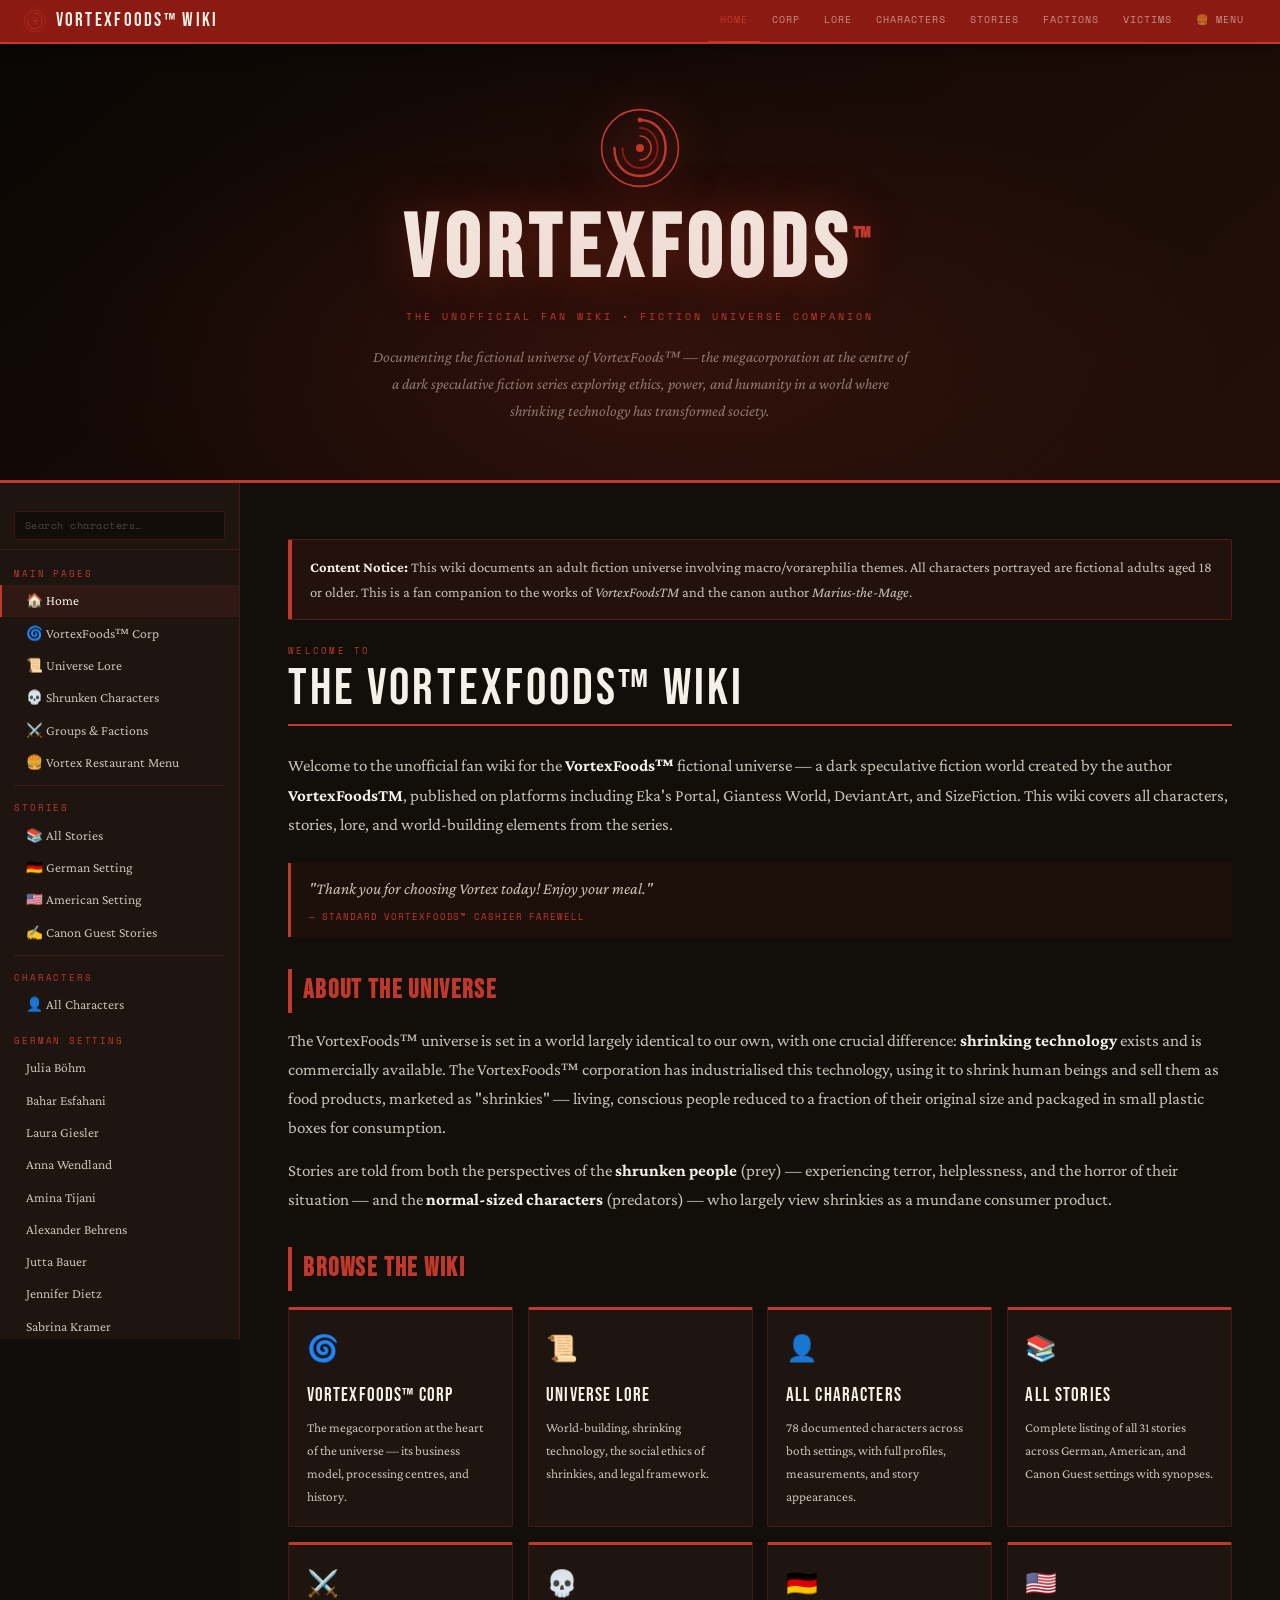
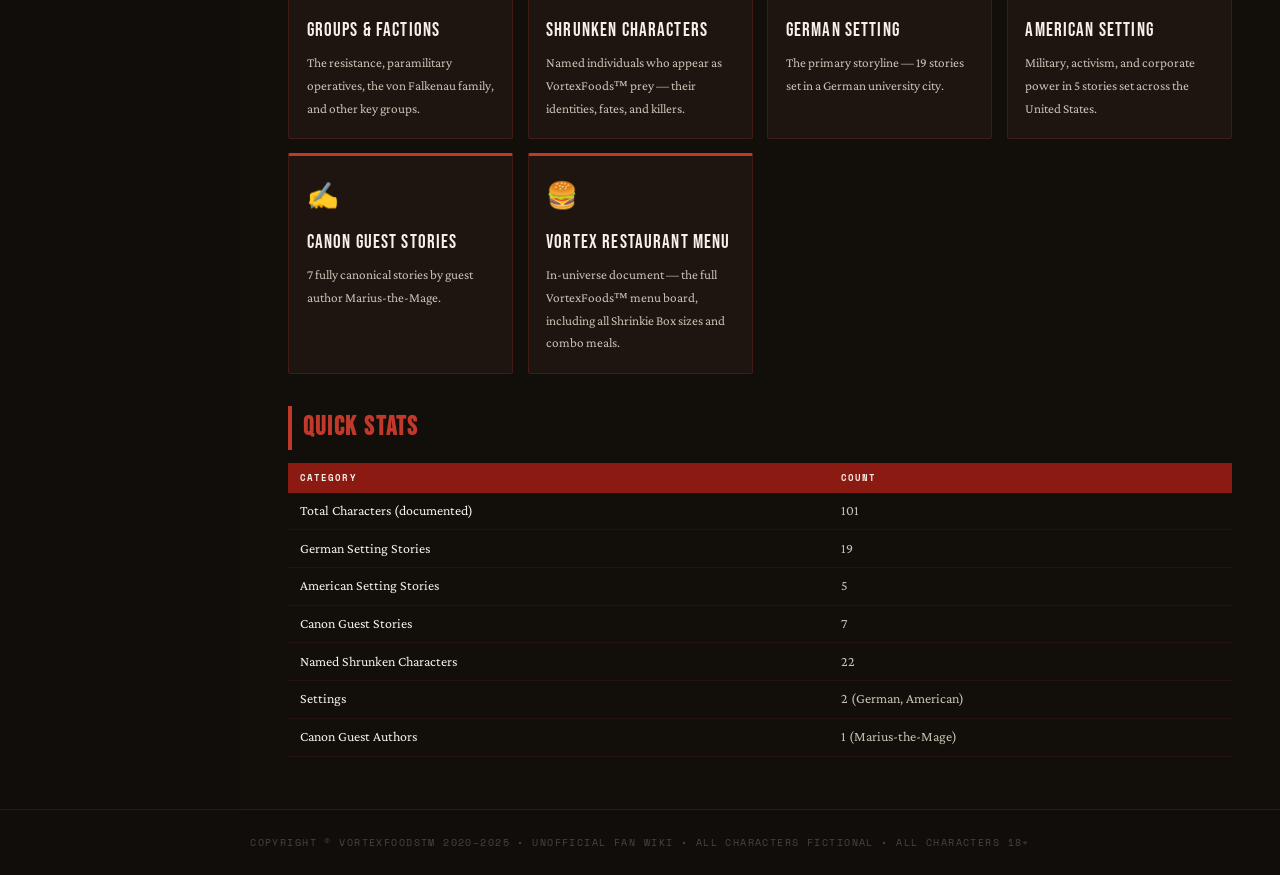
==== index.html @ 8b7bb688 "Add files via upload" ====
<!DOCTYPE html>
<html lang="en">
<head>
<meta charset="UTF-8">
<meta name="viewport" content="width=device-width, initial-scale=1.0">
<title>VortexFoods™ Wiki — Home</title>
<link rel="stylesheet" href="styles.css">
</head>
<body>

<div id="topbar"></div>

<div class="hero">
  <div class="hero-logo">
    <svg viewBox="0 0 100 100" fill="none" xmlns="http://www.w3.org/2000/svg">
      <circle cx="50" cy="50" r="48" stroke="#c0392b" stroke-width="2"/>
      <path d="M50 15 C68 15,82 28,82 50 C82 72,68 85,50 85 C32 85,18 72,18 50" stroke="#c0392b" stroke-width="3" fill="none" stroke-linecap="round"/>
      <path d="M50 25 C62 25,72 35,72 50 C72 65,62 75,50 75 C38 75,28 65,28 50" stroke="#8b1a12" stroke-width="2.5" fill="none" stroke-linecap="round"/>
      <path d="M50 35 C58 35,64 42,64 50 C64 58,58 65,50 65" stroke="#c0392b" stroke-width="2" fill="none" stroke-linecap="round"/>
      <circle cx="50" cy="50" r="5" fill="#c0392b"/>
      <circle cx="50" cy="15" r="3" fill="#c0392b"/>
    </svg>
  </div>
  <h1>VortexFoods<sup>™</sup></h1>
  <div class="hero-tag">The Unofficial Fan Wiki &bull; Fiction Universe Companion</div>
  <p class="hero-desc">Documenting the fictional universe of VortexFoods™ — the megacorporation at the centre of a dark speculative fiction series exploring ethics, power, and humanity in a world where shrinking technology has transformed society.</p>
</div>

<div class="wiki-layout">
  <nav id="sidebar"></nav>
  <main id="content" class="fade-in">

    <div class="callout">
      <strong>Content Notice:</strong> This wiki documents an adult fiction universe involving macro/vorarephilia themes. All characters portrayed are fictional adults aged 18 or older. This is a fan companion to the works of <em>VortexFoodsTM</em> and the canon author <em>Marius-the-Mage</em>.
    </div>

    <div class="page-eyebrow">Welcome to</div>
    <div class="page-title">The VortexFoods™ Wiki</div>

    <p>Welcome to the unofficial fan wiki for the <strong>VortexFoods™</strong> fictional universe — a dark speculative fiction world created by the author <strong>VortexFoodsTM</strong>, published on platforms including Eka's Portal, Giantess World, DeviantArt, and SizeFiction. This wiki covers all characters, stories, lore, and world-building elements from the series.</p>

    <div class="lore-quote">
      "Thank you for choosing Vortex today! Enjoy your meal."
      <cite>— Standard VortexFoods™ cashier farewell</cite>
    </div>

    <h2 class="sh">About the Universe</h2>
    <p>The VortexFoods™ universe is set in a world largely identical to our own, with one crucial difference: <strong>shrinking technology</strong> exists and is commercially available. The VortexFoods™ corporation has industrialised this technology, using it to shrink human beings and sell them as food products, marketed as "shrinkies" — living, conscious people reduced to a fraction of their original size and packaged in small plastic boxes for consumption.</p>
    <p>Stories are told from both the perspectives of the <strong>shrunken people</strong> (prey) — experiencing terror, helplessness, and the horror of their situation — and the <strong>normal-sized characters</strong> (predators) — who largely view shrinkies as a mundane consumer product.</p>

    <h2 class="sh">Browse the Wiki</h2>
    <div class="section-grid">
      <a class="section-card" href="corp.html">
        <span class="sc-icon">🌀</span>
        <div class="sc-card-title">VortexFoods™ Corp</div>
        <div class="sc-card-desc">The megacorporation at the heart of the universe — its business model, processing centres, and history.</div>
      </a>
      <a class="section-card" href="lore.html">
        <span class="sc-icon">📜</span>
        <div class="sc-card-title">Universe Lore</div>
        <div class="sc-card-desc">World-building, shrinking technology, the social ethics of shrinkies, and legal framework.</div>
      </a>
      <a class="section-card" href="characters.html">
        <span class="sc-icon">👤</span>
        <div class="sc-card-title">All Characters</div>
        <div class="sc-card-desc">78 documented characters across both settings, with full profiles, measurements, and story appearances.</div>
      </a>
      <a class="section-card" href="stories.html">
        <span class="sc-icon">📚</span>
        <div class="sc-card-title">All Stories</div>
        <div class="sc-card-desc">Complete listing of all 31 stories across German, American, and Canon Guest settings with synopses.</div>
      </a>
      <a class="section-card" href="factions.html">
        <span class="sc-icon">⚔️</span>
        <div class="sc-card-title">Groups & Factions</div>
        <div class="sc-card-desc">The resistance, paramilitary operatives, the von Falkenau family, and other key groups.</div>
      </a>
      <a class="section-card" href="shrunken.html">
        <span class="sc-icon">💀</span>
        <div class="sc-card-title">Shrunken Characters</div>
        <div class="sc-card-desc">Named individuals who appear as VortexFoods™ prey — their identities, fates, and killers.</div>
      </a>
      <a class="section-card" href="german.html">
        <span class="sc-icon">🇩🇪</span>
        <div class="sc-card-title">German Setting</div>
        <div class="sc-card-desc">The primary storyline — 19 stories set in a German university city.</div>
      </a>
      <a class="section-card" href="american.html">
        <span class="sc-icon">🇺🇸</span>
        <div class="sc-card-title">American Setting</div>
        <div class="sc-card-desc">Military, activism, and corporate power in 5 stories set across the United States.</div>
      </a>
      <a class="section-card" href="canon.html">
        <span class="sc-icon">✍️</span>
        <div class="sc-card-title">Canon Guest Stories</div>
        <div class="sc-card-desc">7 fully canonical stories by guest author Marius-the-Mage.</div>
      </a>
      <a class="section-card" href="menu.html">
        <span class="sc-icon">🍔</span>
        <div class="sc-card-title">Vortex Restaurant Menu</div>
        <div class="sc-card-desc">In-universe document — the full VortexFoods™ menu board, including all Shrinkie Box sizes and combo meals.</div>
      </a>
    </div>

    <h2 class="sh">Quick Stats</h2>
    <table class="wiki-table">
      <thead><tr><th>Category</th><th>Count</th></tr></thead>
      <tbody>
        <tr><td>Total Characters (documented)</td><td>101</td></tr>
        <tr><td>German Setting Stories</td><td>19</td></tr>
        <tr><td>American Setting Stories</td><td>5</td></tr>
        <tr><td>Canon Guest Stories</td><td>7</td></tr>
        <tr><td>Named Shrunken Characters</td><td>22</td></tr>
        <tr><td>Settings</td><td>2 (German, American)</td></tr>
        <tr><td>Canon Guest Authors</td><td>1 (Marius-the-Mage)</td></tr>
      </tbody>
    </table>

  </main>
</div>

<footer>COPYRIGHT © VORTEXFOODSTM 2020–2025 &bull; UNOFFICIAL FAN WIKI &bull; ALL CHARACTERS FICTIONAL &bull; ALL CHARACTERS 18+</footer>

<script src="data.js"></script>
<script>renderNav('index.html');</script>
</body>
</html>
---- styles.css ----
@import url('https://fonts.googleapis.com/css2?family=Bebas+Neue&family=Crimson+Pro:ital,wght@0,300;0,400;0,600;1,300;1,400&family=Space+Mono:wght@400;700&display=swap');

:root {
  --red: #c0392b;
  --dark-red: #8b1a12;
  --cream: #f5f0e8;
  --paper: #ede8dc;
  --dark: #100d0a;
  --mid: #1e1510;
  --ink: #2c2218;
  --gold: #b8860b;
  --faint: #c8c2b4;
  --muted: rgba(245,240,232,0.45);
  --border: rgba(192,57,43,0.22);
  --t: 0.2s ease;
}

*, *::before, *::after { box-sizing: border-box; margin: 0; padding: 0; }

html { scroll-behavior: smooth; }

body {
  background: var(--dark);
  color: var(--cream);
  font-family: 'Crimson Pro', Georgia, serif;
  font-size: 17px;
  line-height: 1.72;
  min-height: 100vh;
}

/* ─── TOPBAR ─────────────────────────────────── */
#topbar {
  background: var(--dark-red);
  height: 44px;
  display: flex;
  align-items: center;
  padding: 0 1.5rem;
  gap: 0.2rem;
  position: sticky;
  top: 0;
  z-index: 200;
  border-bottom: 2px solid var(--red);
  box-shadow: 0 2px 20px rgba(0,0,0,0.5);
}

.topbar-brand {
  font-family: 'Bebas Neue', sans-serif;
  font-size: 19px;
  letter-spacing: 0.12em;
  color: var(--cream);
  text-decoration: none;
  margin-right: auto;
  display: flex;
  align-items: center;
  gap: 0.6rem;
}

.topbar-brand svg {
  width: 22px;
  height: 22px;
  animation: spin 20s linear infinite;
  filter: drop-shadow(0 0 6px rgba(192,57,43,0.8));
}

@keyframes spin { to { transform: rotate(360deg); } }

.topbar-nav {
  display: flex;
  gap: 0;
  align-items: center;
}

.topbar-nav a {
  font-family: 'Space Mono', monospace;
  font-size: 10px;
  letter-spacing: 0.1em;
  text-transform: uppercase;
  color: rgba(245,240,232,0.55);
  text-decoration: none;
  padding: 0 0.75rem;
  height: 44px;
  display: flex;
  align-items: center;
  border-bottom: 2px solid transparent;
  transition: all var(--t);
}

.topbar-nav a:hover { color: var(--cream); }
.topbar-nav a.active {
  color: var(--red);
  border-bottom-color: var(--red);
}

/* ─── LAYOUT ─────────────────────────────────── */
.wiki-layout {
  display: grid;
  grid-template-columns: 240px 1fr;
  max-width: 1400px;
  margin: 0 auto;
  min-height: calc(100vh - 44px);
}

/* ─── SIDEBAR ────────────────────────────────── */
#sidebar {
  background: var(--mid);
  border-right: 1px solid var(--border);
  position: sticky;
  top: 44px;
  height: calc(100vh - 44px);
  overflow-y: auto;
  padding: 1rem 0;
}

#sidebar::-webkit-scrollbar { width: 3px; }
#sidebar::-webkit-scrollbar-thumb { background: var(--red); }

.sb-search {
  padding: 0.6rem 0.9rem;
  border-bottom: 1px solid var(--border);
  margin-bottom: 0.5rem;
}

.sb-search input {
  width: 100%;
  background: rgba(0,0,0,0.35);
  border: 1px solid var(--border);
  color: var(--cream);
  padding: 0.35rem 0.6rem;
  font-family: 'Space Mono', monospace;
  font-size: 10px;
  letter-spacing: 0.05em;
  border-radius: 2px;
  outline: none;
  transition: border-color var(--t);
}
.sb-search input::placeholder { color: rgba(245,240,232,0.25); }
.sb-search input:focus { border-color: var(--red); }

.sb-section {
  margin-bottom: 0.25rem;
}

.sb-label {
  font-family: 'Space Mono', monospace;
  font-size: 9px;
  letter-spacing: 0.2em;
  text-transform: uppercase;
  color: var(--red);
  padding: 0.5rem 0.9rem 0.2rem;
  display: block;
}

.sb-link {
  display: block;
  padding: 0.28rem 0.9rem 0.28rem 1.5rem;
  color: var(--faint);
  text-decoration: none;
  font-size: 0.85rem;
  border-left: 2px solid transparent;
  transition: all var(--t);
}

.sb-link:hover, .sb-link.active {
  color: var(--cream);
  background: rgba(192,57,43,0.1);
  border-left-color: var(--red);
}

.sb-divider {
  border: none;
  border-top: 1px solid var(--border);
  margin: 0.4rem 0.9rem;
}

/* ─── CONTENT ────────────────────────────────── */
#content {
  padding: 2.5rem 3rem;
  background: #120e09;
  min-width: 0;
}

/* ─── PAGE HEADER ────────────────────────────── */
.page-eyebrow {
  font-family: 'Space Mono', monospace;
  font-size: 9px;
  letter-spacing: 0.25em;
  text-transform: uppercase;
  color: var(--red);
  margin-bottom: 0.3rem;
}

.page-title {
  font-family: 'Bebas Neue', sans-serif;
  font-size: clamp(2.2rem, 4vw, 3.2rem);
  letter-spacing: 0.06em;
  line-height: 1;
  color: var(--cream);
  border-bottom: 2px solid var(--red);
  padding-bottom: 0.6rem;
  margin-bottom: 1.6rem;
}

/* ─── SECTION HEADS ──────────────────────────── */
h2.sh {
  font-family: 'Bebas Neue', sans-serif;
  font-size: 1.6rem;
  letter-spacing: 0.07em;
  color: var(--red);
  border-left: 4px solid var(--red);
  padding-left: 0.7rem;
  margin: 2rem 0 0.8rem;
}

h3.sub {
  font-family: 'Crimson Pro', serif;
  font-size: 1.1rem;
  font-weight: 600;
  color: var(--cream);
  margin: 1.2rem 0 0.3rem;
}

p { margin-bottom: 0.85rem; color: var(--faint); }
p strong { color: var(--cream); }
p a { color: var(--red); text-decoration: none; }
p a:hover { text-decoration: underline; }

/* ─── INFOBOX ────────────────────────────────── */
.infobox {
  float: right;
  width: 250px;
  background: var(--mid);
  border: 1px solid rgba(192,57,43,0.35);
  border-top: 4px solid var(--red);
  margin: 0 0 1.5rem 2rem;
  font-size: 0.84rem;
  border-radius: 2px;
  overflow: hidden;
}

.infobox-title {
  background: var(--dark-red);
  padding: 0.55rem 0.9rem;
  font-family: 'Bebas Neue', sans-serif;
  font-size: 1.05rem;
  letter-spacing: 0.06em;
  color: var(--cream);
  text-align: center;
}

.infobox table { width: 100%; border-collapse: collapse; }
.infobox td {
  padding: 0.28rem 0.75rem;
  border-bottom: 1px solid rgba(255,255,255,0.05);
  vertical-align: top;
  font-size: 0.83rem;
}
.infobox td:first-child {
  font-family: 'Space Mono', monospace;
  font-size: 9px;
  letter-spacing: 0.05em;
  color: var(--red);
  text-transform: uppercase;
  width: 42%;
}
.infobox td:last-child { color: var(--cream); }

.infobox-meas {
  padding: 0.4rem 0.75rem;
  border-top: 1px solid var(--border);
}

.infobox-meas-label {
  font-family: 'Space Mono', monospace;
  font-size: 9px;
  color: var(--red);
  text-transform: uppercase;
  letter-spacing: 0.1em;
  margin-bottom: 0.3rem;
}

.clearfix::after { content:''; display:table; clear:both; }

/* ─── BADGES ─────────────────────────────────── */
.badge {
  display: inline-block;
  padding: 1px 6px;
  border-radius: 2px;
  font-family: 'Space Mono', monospace;
  font-size: 9px;
  letter-spacing: 0.05em;
  text-transform: uppercase;
}
.b-alive  { background: rgba(39,174,96,0.2); color: #5deb8a; border: 1px solid #27ae60; }
.b-dec    { background: rgba(192,57,43,0.2); color: #e87070; border: 1px solid var(--red); }
.b-shrunk { background: rgba(184,134,11,0.2); color: #f0c040; border: 1px solid var(--gold); }
.b-unk    { background: rgba(100,100,100,0.25); color: #aaa; border: 1px solid #555; }

/* ─── CALLOUT ────────────────────────────────── */
.callout {
  background: rgba(192,57,43,0.09);
  border: 1px solid rgba(192,57,43,0.3);
  border-left: 4px solid var(--red);
  border-radius: 2px;
  padding: 0.9rem 1.1rem;
  margin: 1rem 0 1.4rem;
  font-size: 0.91rem;
  color: var(--faint);
}
.callout strong { color: var(--cream); }

/* ─── QUOTE ──────────────────────────────────── */
.lore-quote {
  border-left: 3px solid var(--red);
  margin: 1.5rem 0;
  padding: 0.75rem 1.1rem;
  background: rgba(192,57,43,0.06);
  font-style: italic;
  color: var(--faint);
  font-size: 1.02rem;
}
.lore-quote cite {
  display: block;
  margin-top: 0.4rem;
  font-style: normal;
  font-family: 'Space Mono', monospace;
  font-size: 9px;
  letter-spacing: 0.1em;
  color: var(--red);
  text-transform: uppercase;
}

/* ─── TABLES ─────────────────────────────────── */
.wiki-table {
  width: 100%;
  border-collapse: collapse;
  margin: 0.8rem 0;
  font-size: 0.87rem;
}
.wiki-table th {
  background: var(--dark-red);
  color: var(--cream);
  padding: 0.45rem 0.75rem;
  text-align: left;
  font-family: 'Space Mono', monospace;
  font-size: 9px;
  letter-spacing: 0.12em;
  text-transform: uppercase;
  white-space: nowrap;
}
.wiki-table td {
  padding: 0.4rem 0.75rem;
  border-bottom: 1px solid rgba(192,57,43,0.1);
  color: var(--faint);
  vertical-align: top;
}
.wiki-table tr:hover td { background: rgba(192,57,43,0.06); }
.wiki-table td:first-child { color: var(--cream); }
.wiki-table a { color: var(--red); text-decoration: none; }
.wiki-table a:hover { text-decoration: underline; }

/* ─── CHARACTER GRID ─────────────────────────── */
.char-grid {
  display: grid;
  grid-template-columns: repeat(auto-fill, minmax(175px, 1fr));
  gap: 0.8rem;
  margin-top: 1rem;
}

.char-card {
  background: var(--mid);
  border: 1px solid var(--border);
  border-top: 3px solid var(--red);
  padding: 0.85rem;
  text-decoration: none;
  display: block;
  transition: all var(--t);
  border-radius: 2px;
}

.char-card:hover {
  border-color: var(--red);
  background: rgba(192,57,43,0.09);
  transform: translateY(-2px);
  box-shadow: 0 5px 18px rgba(192,57,43,0.18);
}

.cc-name {
  font-family: 'Bebas Neue', sans-serif;
  font-size: 1.1rem;
  letter-spacing: 0.04em;
  color: var(--cream);
  margin-bottom: 0.2rem;
  line-height: 1.2;
}

.cc-nat {
  font-family: 'Space Mono', monospace;
  font-size: 8.5px;
  letter-spacing: 0.1em;
  color: var(--red);
  text-transform: uppercase;
  margin-bottom: 0.25rem;
}

.cc-role {
  font-size: 0.8rem;
  color: var(--faint);
  font-style: italic;
  margin-bottom: 0.35rem;
}

/* ─── STORY CARDS ────────────────────────────── */
.story-card {
  background: var(--mid);
  border: 1px solid var(--border);
  border-left: 5px solid var(--red);
  padding: 0.9rem 1.1rem;
  margin-bottom: 0.7rem;
  border-radius: 0 2px 2px 0;
  transition: all var(--t);
}

.story-card:hover {
  background: rgba(192,57,43,0.09);
  border-left-color: #ff6b5a;
  transform: translateX(3px);
}

.sc-meta {
  font-family: 'Space Mono', monospace;
  font-size: 9px;
  letter-spacing: 0.12em;
  color: var(--red);
  text-transform: uppercase;
  margin-bottom: 0.2rem;
}

.sc-title {
  font-family: 'Bebas Neue', sans-serif;
  font-size: 1.2rem;
  letter-spacing: 0.05em;
  color: var(--cream);
  margin-bottom: 0.2rem;
}

.sc-chars {
  font-size: 0.78rem;
  color: rgba(192,57,43,0.85);
  font-family: 'Space Mono', monospace;
  margin-bottom: 0.35rem;
  font-size: 0.76rem;
}

.sc-desc { font-size: 0.87rem; color: var(--faint); }

/* ─── TABS ───────────────────────────────────── */
.tab-bar {
  display: flex;
  border-bottom: 2px solid var(--border);
  margin-bottom: 1.4rem;
  gap: 0;
}

.tab-btn {
  background: none;
  border: none;
  border-bottom: 3px solid transparent;
  margin-bottom: -2px;
  padding: 0.45rem 1rem;
  color: var(--faint);
  font-family: 'Bebas Neue', sans-serif;
  font-size: 0.95rem;
  letter-spacing: 0.08em;
  cursor: pointer;
  transition: all var(--t);
}
.tab-btn:hover { color: var(--cream); }
.tab-btn.active { color: var(--red); border-bottom-color: var(--red); }

.tab-panel { display: none; }
.tab-panel.active { display: block; }

/* ─── HERO (home only) ───────────────────────── */
.hero {
  background: linear-gradient(140deg, #0a0704 0%, #180a06 50%, #221008 100%);
  padding: 4rem 2rem 3.5rem;
  text-align: center;
  border-bottom: 3px solid var(--red);
  position: relative;
  overflow: hidden;
}

.hero::before {
  content: '';
  position: absolute;
  inset: 0;
  background: radial-gradient(ellipse at 50% 70%, rgba(192,57,43,0.15) 0%, transparent 65%);
  pointer-events: none;
}

.hero-logo {
  width: 80px;
  height: 80px;
  margin: 0 auto 1.2rem;
}
.hero-logo svg {
  width: 100%;
  height: 100%;
  animation: spin 18s linear infinite;
  filter: drop-shadow(0 0 22px rgba(192,57,43,0.65));
}

.hero h1 {
  font-family: 'Bebas Neue', sans-serif;
  font-size: clamp(2.8rem, 7vw, 5.5rem);
  letter-spacing: 0.08em;
  line-height: 1;
  color: var(--cream);
  text-shadow: 0 0 50px rgba(192,57,43,0.4);
}

.hero h1 sup {
  font-size: 0.33em;
  color: var(--red);
  vertical-align: super;
}

.hero-tag {
  margin-top: 0.8rem;
  font-family: 'Space Mono', monospace;
  font-size: 10px;
  letter-spacing: 0.3em;
  color: var(--red);
  text-transform: uppercase;
}

.hero-desc {
  max-width: 540px;
  margin: 1.2rem auto 0;
  color: rgba(245,240,232,0.5);
  font-style: italic;
  font-size: 0.97rem;
}

/* ─── SECTION CARDS (home) ───────────────────── */
.section-grid {
  display: grid;
  grid-template-columns: repeat(auto-fill, minmax(220px, 1fr));
  gap: 0.9rem;
  margin-top: 1rem;
}

.section-card {
  background: var(--mid);
  border: 1px solid var(--border);
  border-top: 3px solid var(--red);
  padding: 1.1rem;
  text-decoration: none;
  display: block;
  transition: all var(--t);
  border-radius: 2px;
}

.section-card:hover {
  border-color: var(--red);
  background: rgba(192,57,43,0.1);
  transform: translateY(-2px);
  box-shadow: 0 6px 22px rgba(192,57,43,0.2);
}

.sc-icon {
  font-size: 1.6rem;
  margin-bottom: 0.5rem;
  display: block;
}

.sc-card-title {
  font-family: 'Bebas Neue', sans-serif;
  font-size: 1.2rem;
  letter-spacing: 0.06em;
  color: var(--cream);
  margin-bottom: 0.3rem;
}

.sc-card-desc {
  font-size: 0.83rem;
  color: var(--faint);
}

/* ─── CHAR PROFILE ───────────────────────────── */
.char-profile-nav {
  display: flex;
  align-items: center;
  gap: 0.5rem;
  margin-bottom: 1.4rem;
  font-family: 'Space Mono', monospace;
  font-size: 10px;
  letter-spacing: 0.05em;
  color: var(--faint);
}

.char-profile-nav a {
  color: var(--red);
  text-decoration: none;
}

.char-profile-nav a:hover { text-decoration: underline; }

/* ─── STORY APPEARANCES LIST ─────────────────── */
.story-appear-list {
  list-style: none;
  padding: 0;
  display: flex;
  flex-wrap: wrap;
  gap: 0.4rem;
  margin-top: 0.5rem;
}

.story-appear-list li {
  background: rgba(192,57,43,0.12);
  border: 1px solid var(--border);
  border-radius: 2px;
  padding: 0.15rem 0.55rem;
  font-family: 'Space Mono', monospace;
  font-size: 9.5px;
  letter-spacing: 0.04em;
  color: var(--faint);
}

/* ─── VICTIMS LIST ───────────────────────────── */
.victims-list {
  list-style: none;
  padding: 0;
}

.victims-list li {
  padding: 0.35rem 0;
  border-bottom: 1px solid var(--border);
  color: var(--faint);
  font-size: 0.88rem;
}

.victims-list li::before {
  content: '⚰ ';
  color: var(--red);
  font-size: 0.75em;
}

/* ─── FOOTER ─────────────────────────────────── */
footer {
  background: var(--dark);
  border-top: 1px solid var(--border);
  padding: 1.5rem 2rem;
  text-align: center;
  font-family: 'Space Mono', monospace;
  font-size: 9.5px;
  letter-spacing: 0.15em;
  color: rgba(245,240,232,0.25);
}

/* ─── FADE IN ────────────────────────────────── */
@keyframes fadeIn {
  from { opacity: 0; transform: translateY(6px); }
  to   { opacity: 1; transform: none; }
}

.fade-in { animation: fadeIn 0.3s ease both; }

/* ─── RESPONSIVE ─────────────────────────────── */
@media (max-width: 820px) {
  .wiki-layout { grid-template-columns: 1fr; }
  #sidebar { position: relative; height: auto; top: 0; }
  #content { padding: 1.5rem; }
  .infobox { float: none; width: 100%; margin: 0 0 1.5rem; }
  .topbar-nav { display: none; }
}
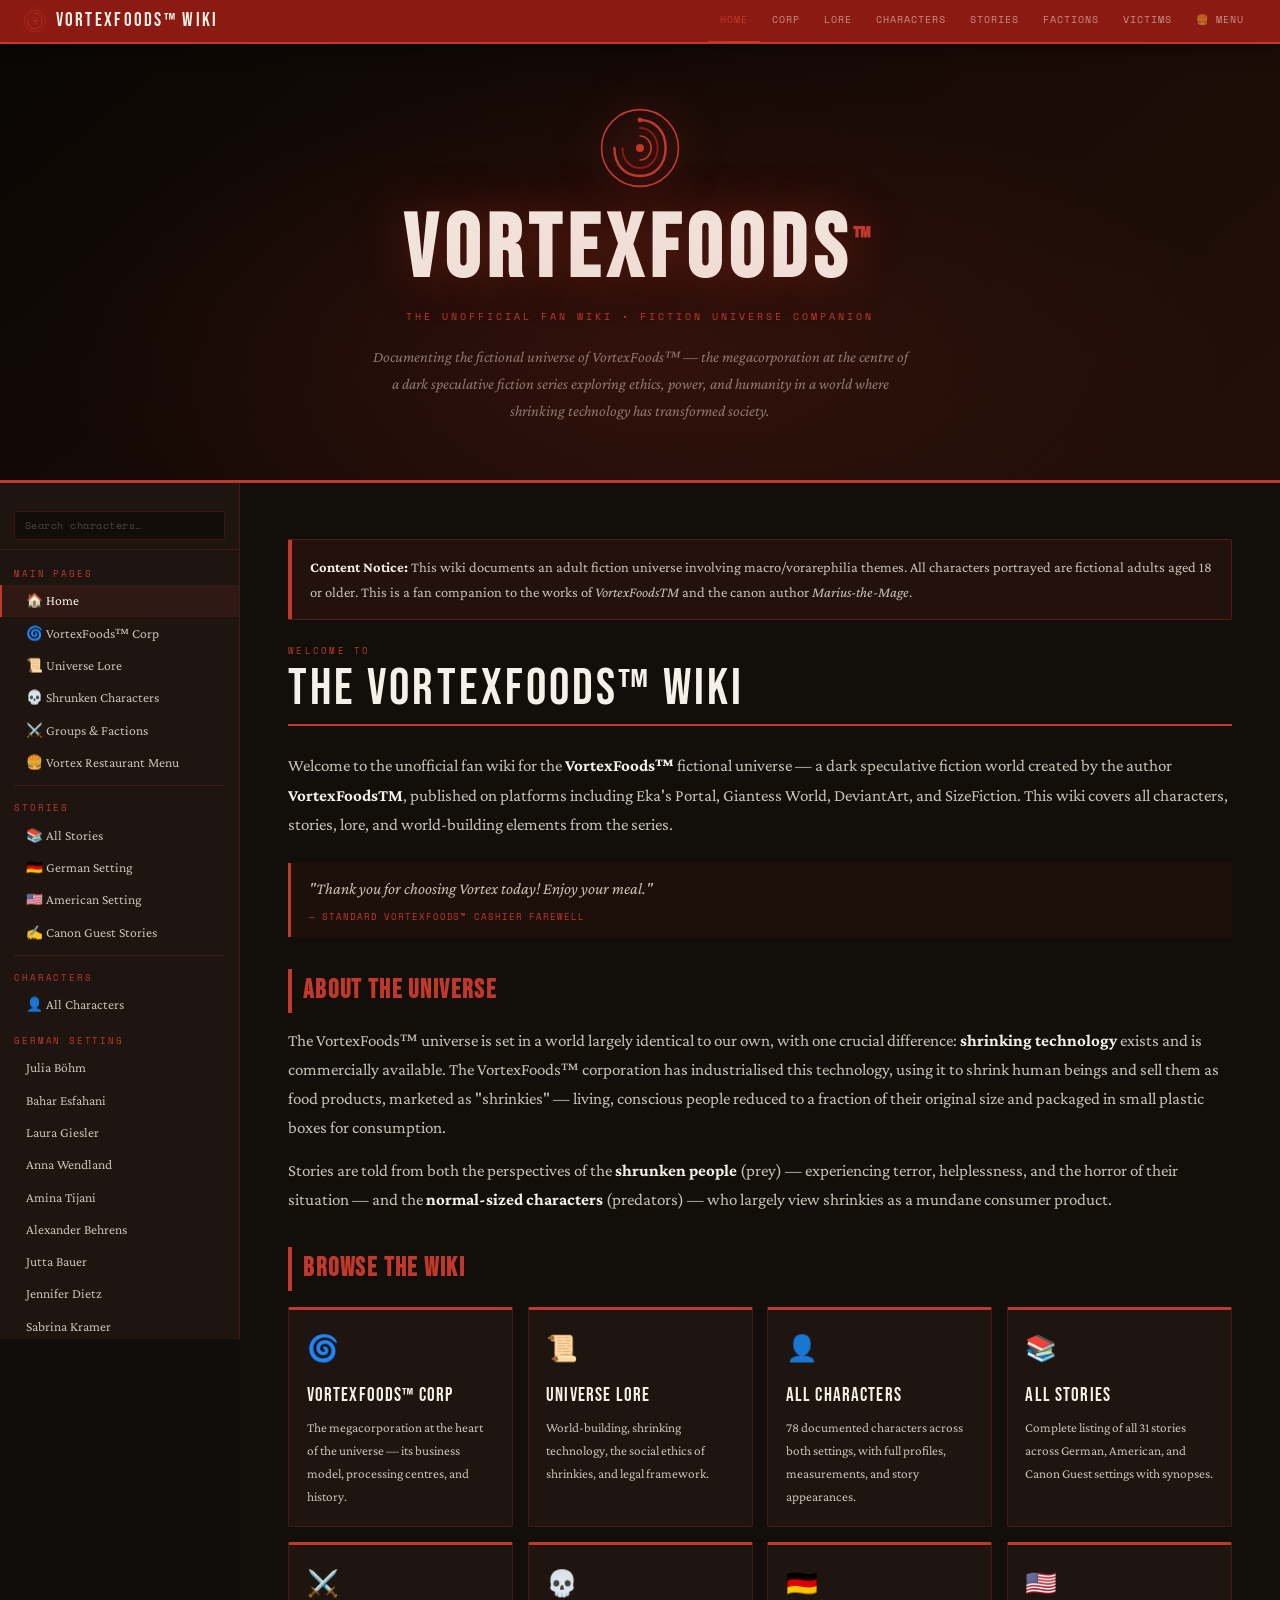
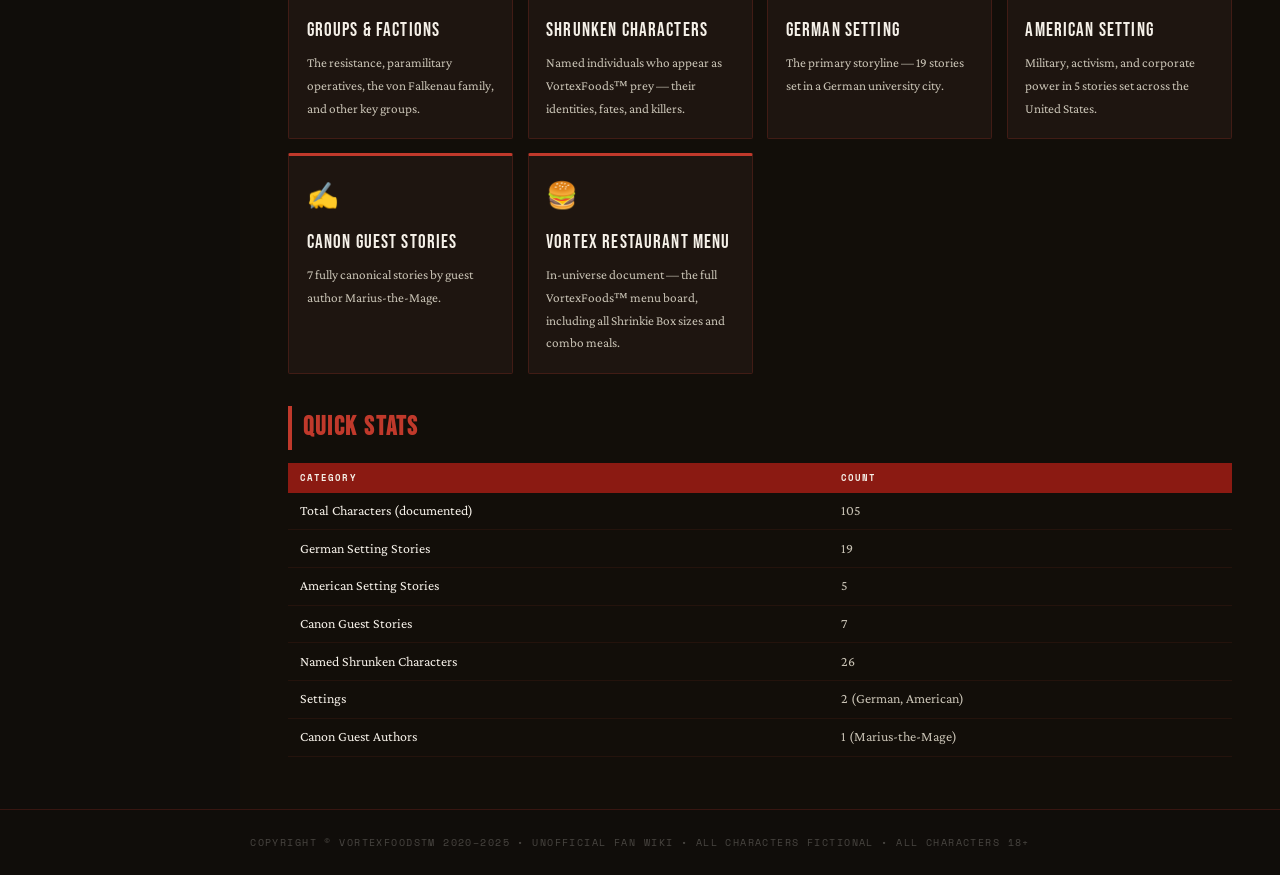
==== commit 3dba8dea: "Add files via upload" ====
--- a/index.html
+++ b/index.html
@@ -106,11 +106,11 @@
     <table class="wiki-table">
       <thead><tr><th>Category</th><th>Count</th></tr></thead>
       <tbody>
-        <tr><td>Total Characters (documented)</td><td>101</td></tr>
+        <tr><td>Total Characters (documented)</td><td>105</td></tr>
         <tr><td>German Setting Stories</td><td>19</td></tr>
         <tr><td>American Setting Stories</td><td>5</td></tr>
         <tr><td>Canon Guest Stories</td><td>7</td></tr>
-        <tr><td>Named Shrunken Characters</td><td>22</td></tr>
+        <tr><td>Named Shrunken Characters</td><td>26</td></tr>
         <tr><td>Settings</td><td>2 (German, American)</td></tr>
         <tr><td>Canon Guest Authors</td><td>1 (Marius-the-Mage)</td></tr>
       </tbody>
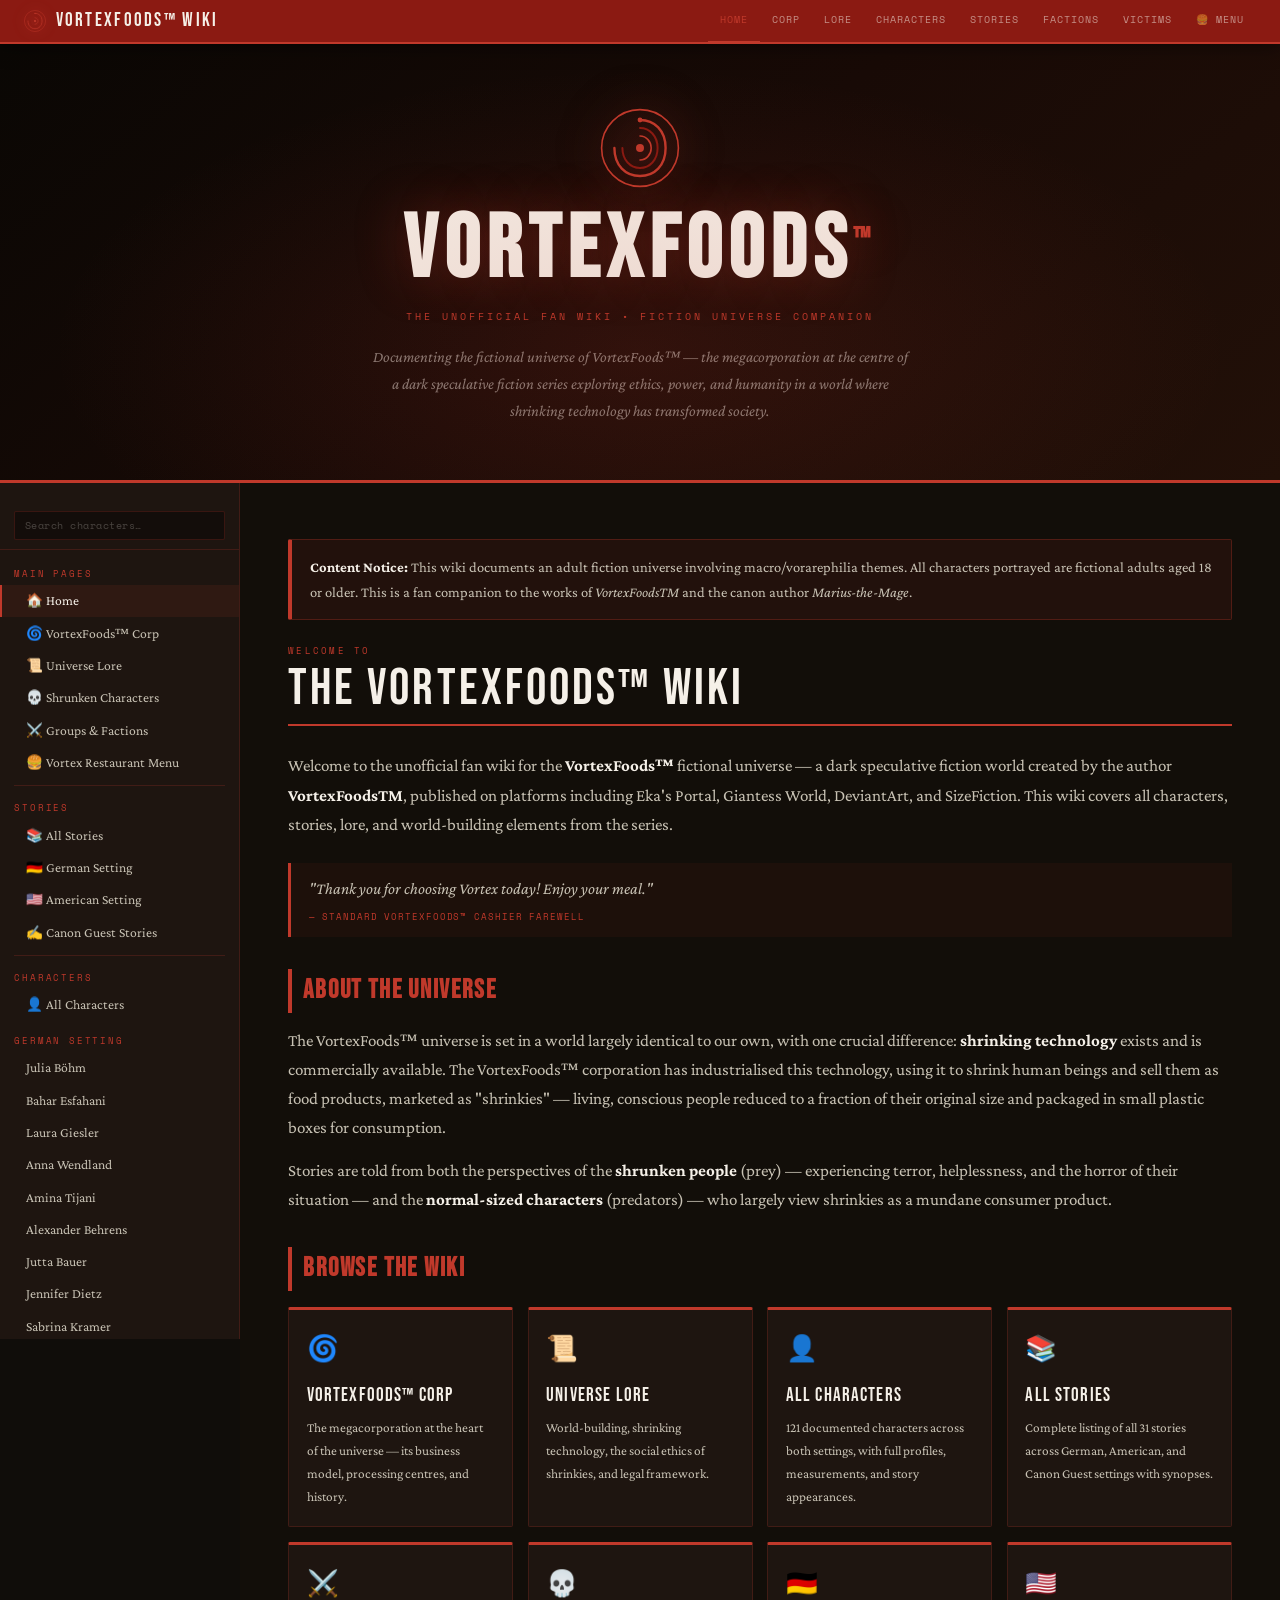
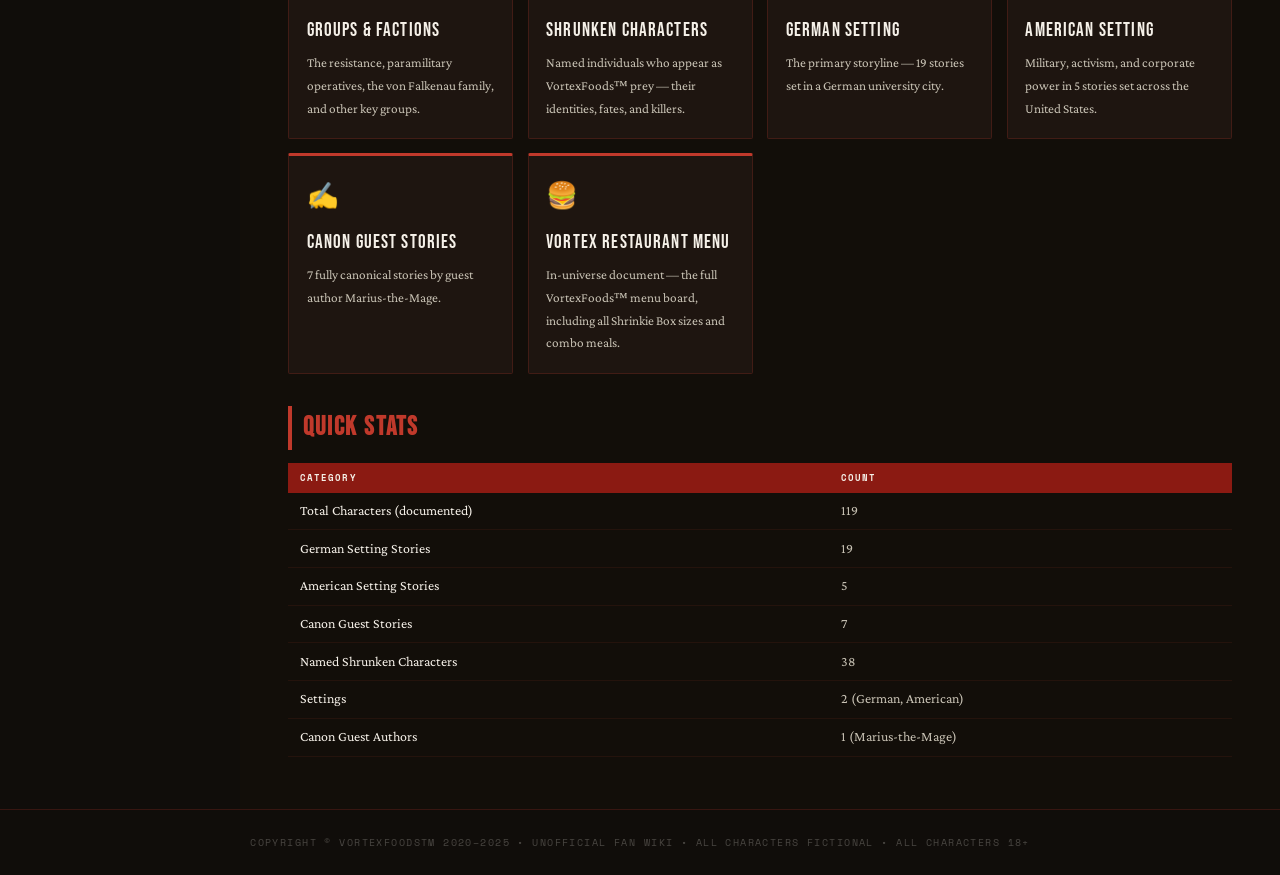
==== commit d63fc9d6: "Add files via upload" ====
--- a/index.html
+++ b/index.html
@@ -63,7 +63,7 @@
       <a class="section-card" href="characters.html">
         <span class="sc-icon">👤</span>
         <div class="sc-card-title">All Characters</div>
-        <div class="sc-card-desc">78 documented characters across both settings, with full profiles, measurements, and story appearances.</div>
+        <div class="sc-card-desc">121 documented characters across both settings, with full profiles, measurements, and story appearances.</div>
       </a>
       <a class="section-card" href="stories.html">
         <span class="sc-icon">📚</span>
@@ -106,11 +106,11 @@
     <table class="wiki-table">
       <thead><tr><th>Category</th><th>Count</th></tr></thead>
       <tbody>
-        <tr><td>Total Characters (documented)</td><td>105</td></tr>
+        <tr><td>Total Characters (documented)</td><td>119</td></tr>
         <tr><td>German Setting Stories</td><td>19</td></tr>
         <tr><td>American Setting Stories</td><td>5</td></tr>
         <tr><td>Canon Guest Stories</td><td>7</td></tr>
-        <tr><td>Named Shrunken Characters</td><td>26</td></tr>
+        <tr><td>Named Shrunken Characters</td><td>38</td></tr>
         <tr><td>Settings</td><td>2 (German, American)</td></tr>
         <tr><td>Canon Guest Authors</td><td>1 (Marius-the-Mage)</td></tr>
       </tbody>
